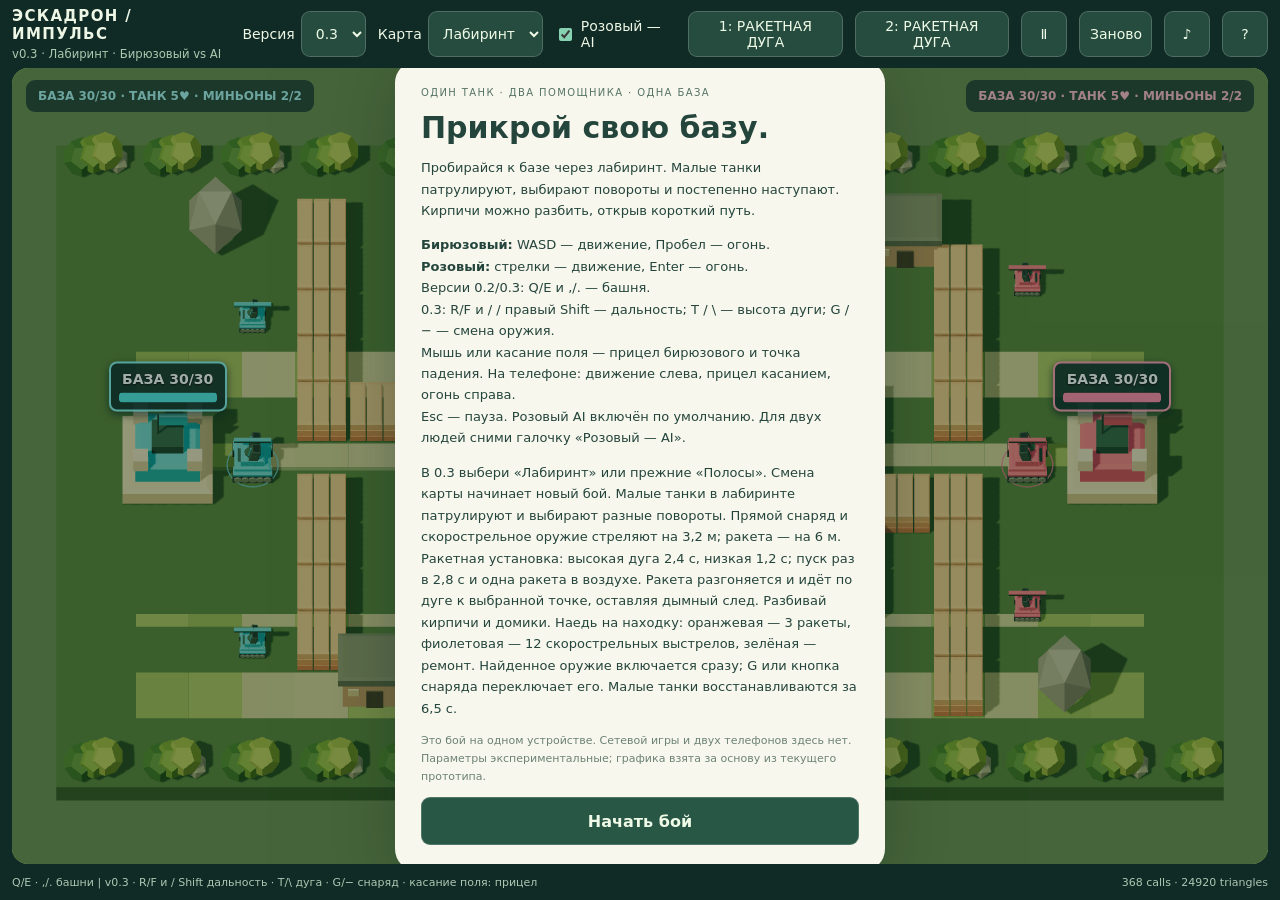
==== hybrid.html @ f3abcf29 "Publish mobile hybrid arena with rockets and maze" ====
<!doctype html><html lang="ru"><head><meta charset="utf-8"><meta name="viewport" content="width=device-width,initial-scale=1,viewport-fit=cover"><title>Танчики · Эскадрон × Баллистика × Импульс</title><link rel="icon" href="data:,"><link rel="stylesheet" href="hybrid.css"></head>
<body><main>
<header><div><strong>ЭСКАДРОН / ИМПУЛЬС</strong><small id="rules">Локальный эксперимент · v0.1</small></div><label>Версия <select id="version"><option>0.1</option></select></label><label>Карта <select id="map"><option value="maze">Лабиринт</option><option value="lanes">Полосы</option></select></label><label class="bot-label"><input id="bot" type="checkbox"> Розовый — AI</label><button id="ammo0" class="ammo-key" aria-label="Снаряд бирюзового">1: НАВЕСНОЙ</button><button id="ammo1" class="ammo-key" aria-label="Снаряд розового">2: НАВЕСНОЙ</button><button id="pause" aria-label="Пауза">Ⅱ</button><button id="reset">Заново</button><button id="sound" aria-pressed="false" aria-label="Включить звук">♪</button><button id="help" aria-label="Показать управление">?</button></header>
<section id="viewport" tabindex="0" aria-label="Арена двух игроков"><div class="scoreboard"><span id="blueScore"></span><span id="status"></span><span id="pinkScore"></span></div><div id="baseHealth0" class="base-health blue" role="meter" aria-label="Жизнь бирюзовой базы" aria-valuemin="0" aria-valuemax="30" aria-valuenow="30"><span id="baseLabel0">БАЗА 30/30</span><div class="health-track"><i id="baseFill0"></i></div></div><div id="baseHealth1" class="base-health pink" role="meter" aria-label="Жизнь розовой базы" aria-valuemin="0" aria-valuemax="30" aria-valuenow="30"><span id="baseLabel1">БАЗА 30/30</span><div class="health-track"><i id="baseFill1"></i></div></div><div id="overlay"><div class="card"><div class="eyebrow">ОДИН ТАНК · ДВА ПОМОЩНИКА · ОДНА БАЗА</div><h1 id="title">Прикрой свою базу.</h1><p id="message">Миньоны идут двумя маршрутами. Если их пропустить, они уничтожат базу. Твой танк возвращается после гибели; бой заканчивается только разрушением базы.</p><div id="instructions"><p><b>Бирюзовый:</b> WASD — движение, Пробел — огонь.<br><b>Розовый:</b> стрелки — движение, Enter — огонь.<br>Версии 0.2/0.3: Q/E и ,/. — башня.<br>0.3: R/F и / / правый Shift — дальность; T / \ — высота дуги; G / − — смена оружия.<br>Мышь или касание поля — прицел бирюзового и точка падения. На телефоне: движение слева, прицел касанием, огонь справа.<br>Esc — пауза. Розовый AI включён по умолчанию. Для двух людей сними галочку «Розовый — AI».</p><p>В 0.3 выбери «Лабиринт» или прежние «Полосы». Смена карты начинает новый бой. Малые танки в лабиринте патрулируют и выбирают разные повороты. Прямой снаряд и скорострельное оружие стреляют на 3,2 м; ракета — на 6 м. Ракетная установка: высокая дуга 2,4 с, низкая 1,2 с; пуск раз в 2,8 с и одна ракета в воздухе. Ракета разгоняется и идёт по дуге к выбранной точке, оставляя дымный след. Разбивай кирпичи и домики. Наедь на находку: оранжевая — 3 ракеты, фиолетовая — 12 скорострельных выстрелов, зелёная — ремонт. Найденное оружие включается сразу; G или кнопка снаряда переключает его. Малые танки восстанавливаются за 6,5 с.</p><p class="note">Это бой на одном устройстве. Сетевой игры и двух телефонов здесь нет. Параметры экспериментальные; графика взята за основу из текущего прототипа.</p></div><button id="play" class="primary">Начать бой</button></div></div>
<div id="touch"><div class="pad"><button data-action="up" aria-label="Вперёд">▲</button><button data-action="left" aria-label="Влево">◀</button><button data-action="down" aria-label="Назад">▼</button><button data-action="right" aria-label="Вправо">▶</button></div><div class="aim-buttons"><span>ПРИЦЕЛ — КАСАНИЕМ ПОЛЯ</span><button id="shell" aria-label="Сменить оружие">НАВЕСНОЙ</button><button id="arc" aria-label="Сменить высоту дуги">ВЫСОКАЯ</button></div><button data-action="fire" class="fire" aria-label="Стрелять">ОГОНЬ</button></div>
</section><footer><span id="hint"></span><span id="stats"></span></footer>
</main><section id="rotate"><div class="card"><h1>Поверни телефон.</h1><p>Играй горизонтально. После поворота нажми «Продолжить».</p></div></section><script type="module" src="hybrid.js"></script></body></html>
---- hybrid.css ----
:root{font:14px system-ui,sans-serif;color:#eef6e5;background:#102b25}*{box-sizing:border-box}body{margin:0}main{height:100dvh;max-width:1500px;margin:auto;padding:0 max(12px,env(safe-area-inset-left));display:flex;flex-direction:column}header{min-height:68px;display:flex;gap:12px;align-items:center}header>div{margin-right:auto}header strong{font-size:15px;letter-spacing:1.4px}small{display:block;color:#adc8b0;margin-top:4px}label{display:flex;gap:6px;align-items:center}button,select{font:inherit;min-width:44px;min-height:44px;border:1px solid #ffffff30;background:#254c3e;color:#effae7;border-radius:9px;padding:6px 10px;cursor:pointer}button:hover{background:#37664f}button:focus-visible,select:focus-visible{outline:3px solid #e4ed96}input{accent-color:#87d2b0}#viewport{position:relative;flex:1;min-height:0;outline:none;border-radius:16px;overflow:hidden;background:#a0ba67}canvas{width:100%;height:100%;display:block}.scoreboard{position:absolute;left:14px;right:14px;top:12px;display:flex;justify-content:space-between;align-items:center;gap:10px;pointer-events:none}.scoreboard>span{padding:9px 12px;background:#142f29d9;border-radius:9px;font-weight:700;font-size:12px}#blueScore{color:#a4f0ed}#pinkScore{color:#ffb7c6}#status{color:#eff4b9;text-align:center}#overlay{position:absolute;inset:0;display:flex;align-items:center;justify-content:center;background:#17342966;overflow:auto;padding:16px;z-index:5}.card{width:490px;max-width:100%;background:#f8f7ee;color:#24453c;padding:26px;border-radius:22px;box-shadow:0 14px 60px #0f262450;flex-shrink:0}.eyebrow{font-size:10px;letter-spacing:1.4px;color:#557364}h1{font-size:30px;line-height:1.05;margin:14px 0}.card p{line-height:1.65;font-size:13px}.note{color:#6c8274;font-size:11px!important}.primary{width:100%;background:#285746;font-weight:bold;min-height:48px;font-size:16px}footer{height:36px;display:flex;align-items:center;justify-content:space-between;color:#aec6b3;font-size:11px}#touch{display:none;position:absolute;bottom:10px;left:12px;right:12px;justify-content:space-between;align-items:end;pointer-events:none}#touch button{pointer-events:auto;touch-action:none;user-select:none;background:#193d31c9;border:1px solid #effadb77;width:46px;height:46px;padding:0}.pad{display:grid;grid-template-columns:repeat(3,46px);grid-template-rows:repeat(2,46px);gap:4px}.pad button:first-child{grid-column:2}.pad button:nth-child(2){grid-column:1;grid-row:2}.pad button:nth-child(3){grid-column:2;grid-row:2}.pad button:nth-child(4){grid-column:3;grid-row:2}.aim-buttons{display:grid;grid-template-columns:repeat(3,46px);gap:4px}#touch #arc{width:auto;grid-column:1/4;font-size:10px;height:44px}#touch .fire{background:#bd5262db;width:72px;height:72px;border-radius:50%;font-size:11px}#rotate{display:none}body[data-overlay="true"] #touch{visibility:hidden}body[data-version="0.1"] .aim-buttons{visibility:hidden}body[data-version="0.2"] [data-action="near"],body[data-version="0.2"] [data-action="far"],body[data-version="0.2"] #arc{visibility:hidden}[hidden]{display:none!important}@media(pointer:coarse),(max-width:900px){#touch{display:flex}#viewport{touch-action:none}header{min-height:52px;gap:5px}header strong{font-size:11px}small{font-size:9px}label{font-size:10px}button,select{padding:4px 6px}.bot-label{max-width:95px}footer{height:25px;font-size:9px}.scoreboard>span{font-size:10px;padding:6px}.scoreboard{top:7px;left:7px;right:7px}#stats{display:none}}@media(max-height:500px){#overlay{align-items:flex-start}.card{margin:auto;padding:20px}h1{font-size:26px}.card p{margin:10px 0}header>div{max-width:150px}#touch{bottom:8px}footer{height:23px}}@media(orientation:portrait) and (max-width:900px),(orientation:portrait) and (pointer:coarse){main{visibility:hidden;pointer-events:none}#rotate{position:fixed;inset:0;display:flex;align-items:center;justify-content:center;padding:22px;background:#102b25}}@media(prefers-reduced-motion:reduce){*{scroll-behavior:auto}}

.aim-buttons{grid-template-columns:repeat(2,72px)}.aim-buttons span{grid-column:1/3;font-size:8px;text-align:center;color:#173d2f;background:#eef4dccc;border-radius:4px;padding:4px}#touch .aim-buttons button{width:72px;height:44px;font-size:10px}#touch #arc{grid-column:auto}body[data-version="0.2"] #shell{visibility:hidden}

button,select{min-width:46px;min-height:46px}#touch .aim-buttons button{height:46px}body:not([data-version="0.3"]) .ammo-key{display:none}@media(max-width:900px),(pointer:coarse){.ammo-key{display:none}}

.base-health{position:absolute;transform:translate(-50%,-100%);width:118px;padding:7px 8px;border:2px solid #80eceb;border-radius:8px;background:#082723ed;box-shadow:0 3px 9px #001e1cc0;color:#fff;z-index:2;pointer-events:none;text-align:center;font-size:14px;font-weight:850;line-height:1.25;text-shadow:0 1px 2px #000}.base-health.pink{border-color:#ff96af}.base-health.critical{border-color:#ff685e}.health-track{height:10px;margin-top:4px;background:#041411;border-radius:3px;overflow:hidden}.health-track i{display:block;height:100%;width:100%;background:#49e3de;border-radius:3px}.base-health.pink i{background:#ff84a3}.base-health.destroyed{opacity:.8;font-size:11px}@media(max-width:900px),(pointer:coarse){.base-health{width:108px;font-size:13px;padding:5px 6px}.health-track{height:10px}}
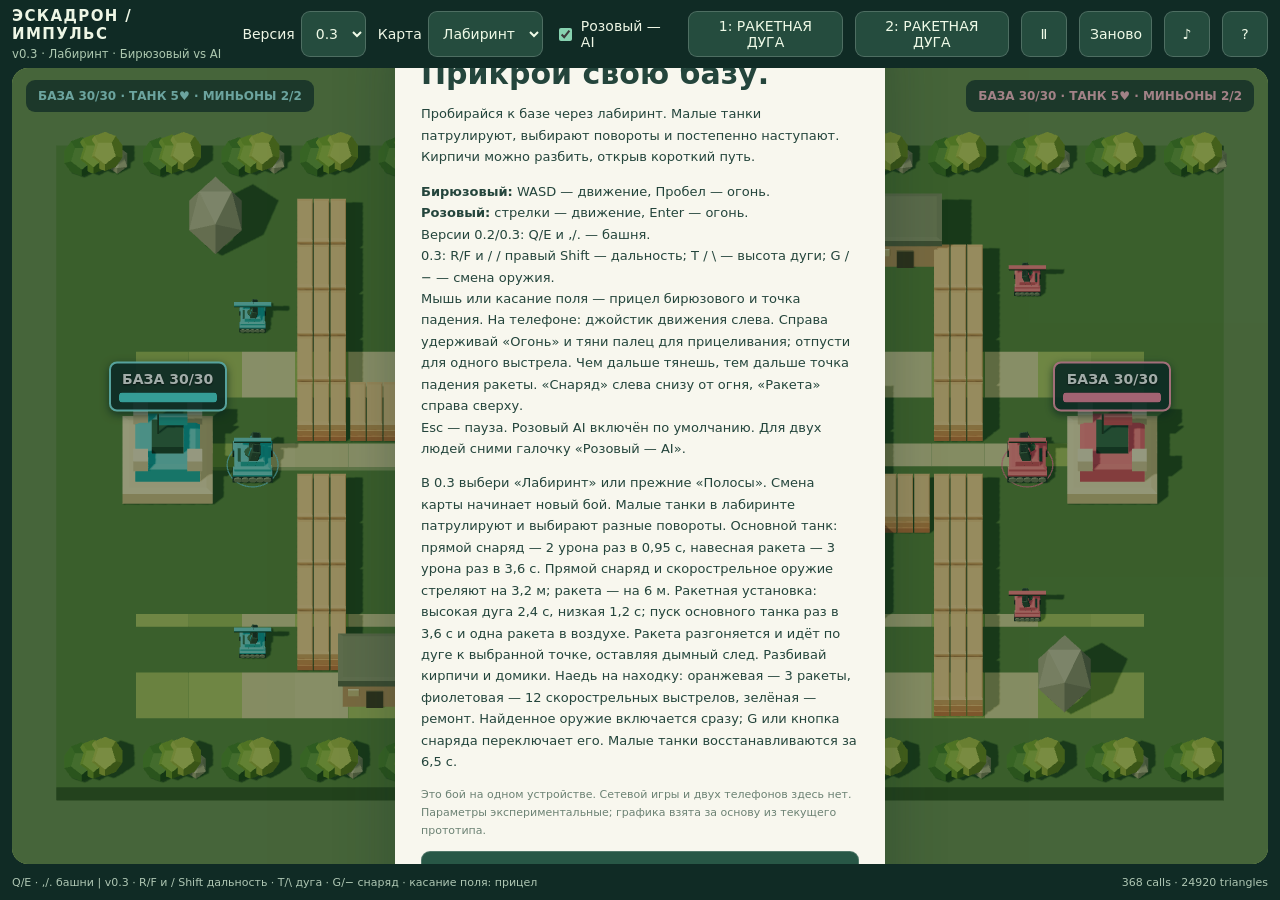
==== commit 86779db2: "Add mobile joystick and release-to-fire aiming" ====
--- a/hybrid.html
+++ b/hybrid.html
@@ -1,7 +1,7 @@
-<!doctype html><html lang="ru"><head><meta charset="utf-8"><meta name="viewport" content="width=device-width,initial-scale=1,viewport-fit=cover"><title>Танчики · Эскадрон × Баллистика × Импульс</title><link rel="icon" href="data:,"><link rel="stylesheet" href="hybrid.css"></head>
+<!doctype html><html lang="ru"><head><meta charset="utf-8"><meta name="viewport" content="width=device-width,initial-scale=1,viewport-fit=cover"><title>Танчики · Эскадрон × Баллистика × Импульс</title><link rel="icon" href="data:,"><link rel="stylesheet" href="hybrid.css?v=20261007-joystick1"></head>
 <body><main>
 <header><div><strong>ЭСКАДРОН / ИМПУЛЬС</strong><small id="rules">Локальный эксперимент · v0.1</small></div><label>Версия <select id="version"><option>0.1</option></select></label><label>Карта <select id="map"><option value="maze">Лабиринт</option><option value="lanes">Полосы</option></select></label><label class="bot-label"><input id="bot" type="checkbox"> Розовый — AI</label><button id="ammo0" class="ammo-key" aria-label="Снаряд бирюзового">1: НАВЕСНОЙ</button><button id="ammo1" class="ammo-key" aria-label="Снаряд розового">2: НАВЕСНОЙ</button><button id="pause" aria-label="Пауза">Ⅱ</button><button id="reset">Заново</button><button id="sound" aria-pressed="false" aria-label="Включить звук">♪</button><button id="help" aria-label="Показать управление">?</button></header>
-<section id="viewport" tabindex="0" aria-label="Арена двух игроков"><div class="scoreboard"><span id="blueScore"></span><span id="status"></span><span id="pinkScore"></span></div><div id="baseHealth0" class="base-health blue" role="meter" aria-label="Жизнь бирюзовой базы" aria-valuemin="0" aria-valuemax="30" aria-valuenow="30"><span id="baseLabel0">БАЗА 30/30</span><div class="health-track"><i id="baseFill0"></i></div></div><div id="baseHealth1" class="base-health pink" role="meter" aria-label="Жизнь розовой базы" aria-valuemin="0" aria-valuemax="30" aria-valuenow="30"><span id="baseLabel1">БАЗА 30/30</span><div class="health-track"><i id="baseFill1"></i></div></div><div id="overlay"><div class="card"><div class="eyebrow">ОДИН ТАНК · ДВА ПОМОЩНИКА · ОДНА БАЗА</div><h1 id="title">Прикрой свою базу.</h1><p id="message">Миньоны идут двумя маршрутами. Если их пропустить, они уничтожат базу. Твой танк возвращается после гибели; бой заканчивается только разрушением базы.</p><div id="instructions"><p><b>Бирюзовый:</b> WASD — движение, Пробел — огонь.<br><b>Розовый:</b> стрелки — движение, Enter — огонь.<br>Версии 0.2/0.3: Q/E и ,/. — башня.<br>0.3: R/F и / / правый Shift — дальность; T / \ — высота дуги; G / − — смена оружия.<br>Мышь или касание поля — прицел бирюзового и точка падения. На телефоне: движение слева, прицел касанием, огонь справа.<br>Esc — пауза. Розовый AI включён по умолчанию. Для двух людей сними галочку «Розовый — AI».</p><p>В 0.3 выбери «Лабиринт» или прежние «Полосы». Смена карты начинает новый бой. Малые танки в лабиринте патрулируют и выбирают разные повороты. Прямой снаряд и скорострельное оружие стреляют на 3,2 м; ракета — на 6 м. Ракетная установка: высокая дуга 2,4 с, низкая 1,2 с; пуск раз в 2,8 с и одна ракета в воздухе. Ракета разгоняется и идёт по дуге к выбранной точке, оставляя дымный след. Разбивай кирпичи и домики. Наедь на находку: оранжевая — 3 ракеты, фиолетовая — 12 скорострельных выстрелов, зелёная — ремонт. Найденное оружие включается сразу; G или кнопка снаряда переключает его. Малые танки восстанавливаются за 6,5 с.</p><p class="note">Это бой на одном устройстве. Сетевой игры и двух телефонов здесь нет. Параметры экспериментальные; графика взята за основу из текущего прототипа.</p></div><button id="play" class="primary">Начать бой</button></div></div>
-<div id="touch"><div class="pad"><button data-action="up" aria-label="Вперёд">▲</button><button data-action="left" aria-label="Влево">◀</button><button data-action="down" aria-label="Назад">▼</button><button data-action="right" aria-label="Вправо">▶</button></div><div class="aim-buttons"><span>ПРИЦЕЛ — КАСАНИЕМ ПОЛЯ</span><button id="shell" aria-label="Сменить оружие">НАВЕСНОЙ</button><button id="arc" aria-label="Сменить высоту дуги">ВЫСОКАЯ</button></div><button data-action="fire" class="fire" aria-label="Стрелять">ОГОНЬ</button></div>
+<section id="viewport" tabindex="0" aria-label="Арена двух игроков"><div class="scoreboard"><span id="blueScore"></span><span id="status"></span><span id="pinkScore"></span></div><div id="baseHealth0" class="base-health blue" role="meter" aria-label="Жизнь бирюзовой базы" aria-valuemin="0" aria-valuemax="30" aria-valuenow="30"><span id="baseLabel0">БАЗА 30/30</span><div class="health-track"><i id="baseFill0"></i></div></div><div id="baseHealth1" class="base-health pink" role="meter" aria-label="Жизнь розовой базы" aria-valuemin="0" aria-valuemax="30" aria-valuenow="30"><span id="baseLabel1">БАЗА 30/30</span><div class="health-track"><i id="baseFill1"></i></div></div><div id="overlay"><div class="card"><div class="eyebrow">ОДИН ТАНК · ДВА ПОМОЩНИКА · ОДНА БАЗА</div><h1 id="title">Прикрой свою базу.</h1><p id="message">Миньоны идут двумя маршрутами. Если их пропустить, они уничтожат базу. Твой танк возвращается после гибели; бой заканчивается только разрушением базы.</p><div id="instructions"><p><b>Бирюзовый:</b> WASD — движение, Пробел — огонь.<br><b>Розовый:</b> стрелки — движение, Enter — огонь.<br>Версии 0.2/0.3: Q/E и ,/. — башня.<br>0.3: R/F и / / правый Shift — дальность; T / \ — высота дуги; G / − — смена оружия.<br>Мышь или касание поля — прицел бирюзового и точка падения. На телефоне: джойстик движения слева. Справа удерживай «Огонь» и тяни палец для прицеливания; отпусти для одного выстрела. Чем дальше тянешь, тем дальше точка падения ракеты. «Снаряд» слева снизу от огня, «Ракета» справа сверху.<br>Esc — пауза. Розовый AI включён по умолчанию. Для двух людей сними галочку «Розовый — AI».</p><p>В 0.3 выбери «Лабиринт» или прежние «Полосы». Смена карты начинает новый бой. Малые танки в лабиринте патрулируют и выбирают разные повороты. Основной танк: прямой снаряд — 2 урона раз в 0,95 с, навесная ракета — 3 урона раз в 3,6 с. Прямой снаряд и скорострельное оружие стреляют на 3,2 м; ракета — на 6 м. Ракетная установка: высокая дуга 2,4 с, низкая 1,2 с; пуск основного танка раз в 3,6 с и одна ракета в воздухе. Ракета разгоняется и идёт по дуге к выбранной точке, оставляя дымный след. Разбивай кирпичи и домики. Наедь на находку: оранжевая — 3 ракеты, фиолетовая — 12 скорострельных выстрелов, зелёная — ремонт. Найденное оружие включается сразу; G или кнопка снаряда переключает его. Малые танки восстанавливаются за 6,5 с.</p><p class="note">Это бой на одном устройстве. Сетевой игры и двух телефонов здесь нет. Параметры экспериментальные; графика взята за основу из текущего прототипа.</p></div><button id="play" class="primary">Начать бой</button></div></div>
+<div id="touch"><button id="moveStick" aria-label="Джойстик движения"><span class="stick-cross"></span><span id="moveKnob"></span><span class="stick-title">ДВИЖЕНИЕ</span></button><div class="fire-cluster"><button id="arc" aria-label="Сменить высоту дуги">ВЫСОКАЯ</button><button id="rocketSelect" aria-label="Выбрать ракеты" aria-pressed="true">РАКЕТА</button><button id="fireButton" data-action="fire" class="fire" aria-label="Прицелиться и выстрелить при отпускании"><span id="fireKnob"></span><span id="fireLabel">ОГОНЬ</span></button><button id="shell" aria-label="Выбрать снаряды" aria-pressed="false">СНАРЯД</button></div></div>
 </section><footer><span id="hint"></span><span id="stats"></span></footer>
-</main><section id="rotate"><div class="card"><h1>Поверни телефон.</h1><p>Играй горизонтально. После поворота нажми «Продолжить».</p></div></section><script type="module" src="hybrid.js"></script></body></html>
+</main><section id="rotate"><div class="card"><h1>Поверни телефон.</h1><p>Играй горизонтально. После поворота нажми «Продолжить».</p></div></section><script type="module" src="hybrid.js?v=20261007-joystick1"></script></body></html>
--- a/hybrid.css
+++ b/hybrid.css
@@ -5,3 +5,5 @@
 button,select{min-width:46px;min-height:46px}#touch .aim-buttons button{height:46px}body:not([data-version="0.3"]) .ammo-key{display:none}@media(max-width:900px),(pointer:coarse){.ammo-key{display:none}}
 
 .base-health{position:absolute;transform:translate(-50%,-100%);width:118px;padding:7px 8px;border:2px solid #80eceb;border-radius:8px;background:#082723ed;box-shadow:0 3px 9px #001e1cc0;color:#fff;z-index:2;pointer-events:none;text-align:center;font-size:14px;font-weight:850;line-height:1.25;text-shadow:0 1px 2px #000}.base-health.pink{border-color:#ff96af}.base-health.critical{border-color:#ff685e}.health-track{height:10px;margin-top:4px;background:#041411;border-radius:3px;overflow:hidden}.health-track i{display:block;height:100%;width:100%;background:#49e3de;border-radius:3px}.base-health.pink i{background:#ff84a3}.base-health.destroyed{opacity:.8;font-size:11px}@media(max-width:900px),(pointer:coarse){.base-health{width:108px;font-size:13px;padding:5px 6px}.health-track{height:10px}}
+
+html,body,main,main * ,#rotate,#rotate *{-webkit-user-select:none;user-select:none;-webkit-touch-callout:none}html,body{overscroll-behavior:none}button,canvas{touch-action:none;-webkit-user-drag:none}#touch{align-items:end}#touch #moveStick{position:relative;width:112px;height:112px;border-radius:50%;background:#143f35cc;border:2px solid #cbe4bd88}#moveKnob{position:absolute;left:50%;top:50%;transform:translate(-50%,-50%);width:48px;height:48px;border-radius:50%;background:#6aa58c;border:2px solid #d2ebcb;box-shadow:0 3px 8px #092a26} .stick-cross{position:absolute;inset:22px;border:1px solid #d2ebcb44;border-radius:50%}.stick-title{position:absolute;left:0;right:0;bottom:5px;font-size:8px;pointer-events:none}.fire-cluster{width:200px;height:154px;position:relative;pointer-events:none}#touch .fire-cluster button{position:absolute;pointer-events:auto;font-size:10px;border-radius:10px}#touch .fire-cluster #shell{left:0;bottom:0;width:80px;height:46px}#touch .fire-cluster #rocketSelect{right:0;top:0;width:82px;height:46px}#touch .fire-cluster #arc{left:0;top:0;width:82px;height:46px;font-size:9px}#touch .fire-cluster .fire{right:32px;bottom:18px;width:86px;height:86px;border-radius:50%;overflow:visible;background:#b95369e6}#fireKnob{position:absolute;width:30px;height:30px;left:50%;top:50%;transform:translate(-50%,-50%);border:1px solid #ffd9d7aa;border-radius:50%;background:#ffd9d733;pointer-events:none}#fireLabel{position:relative;font-size:10px;pointer-events:none}.fire-cluster button[aria-pressed="true"]{border:2px solid #e4efac!important;box-shadow:0 0 7px #d7efa855}body[data-version="0.1"] #touch #arc,body[data-version="0.2"] #touch #arc,body:not([data-version="0.3"]) #rocketSelect,body:not([data-version="0.3"]) #shell{visibility:hidden}@media(max-height:350px){#touch #moveStick{width:96px;height:96px}.fire-cluster{height:138px}}
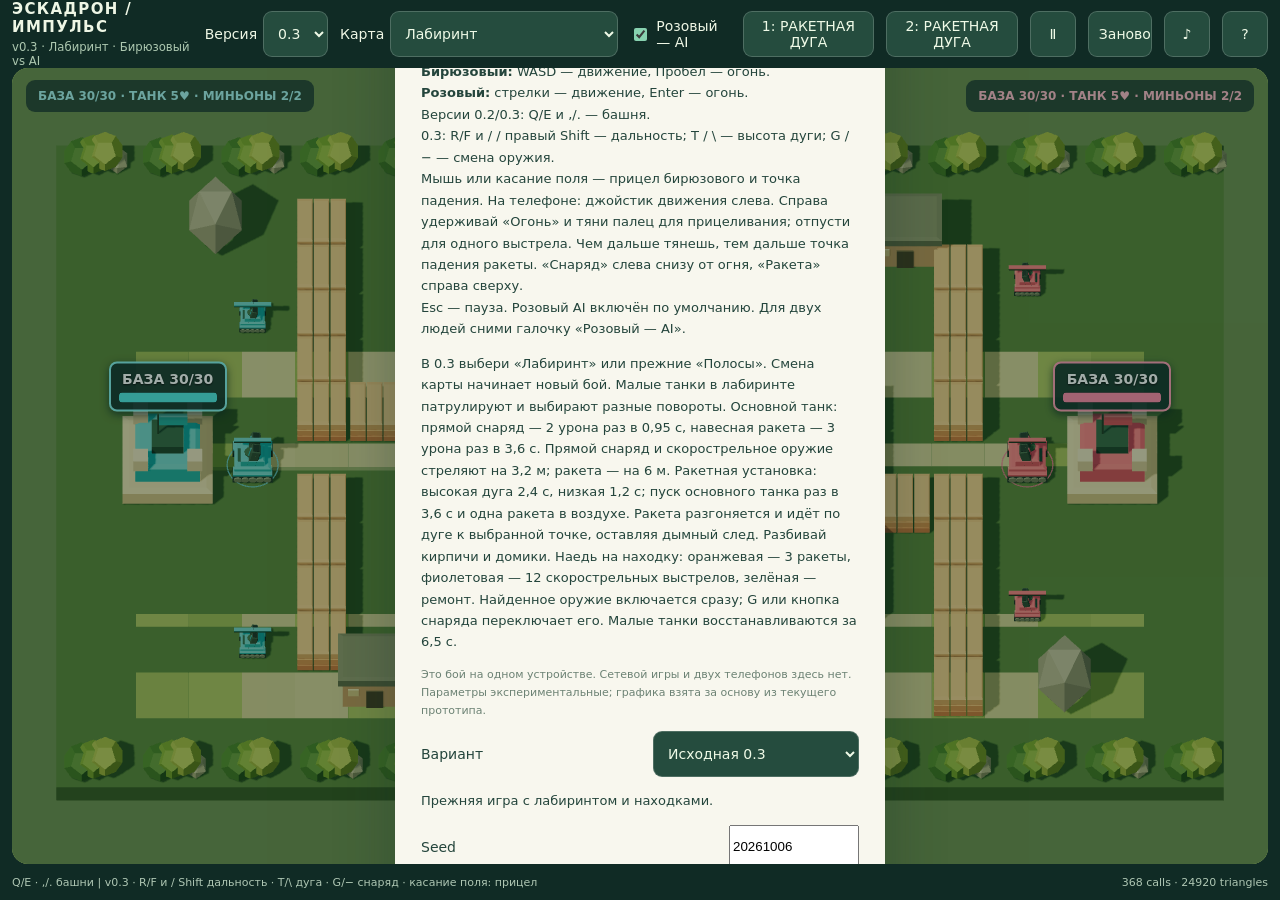
==== commit 2d4443c3: "Add versioned control and minion orders experiments with match export" ====
--- a/hybrid.html
+++ b/hybrid.html
@@ -1,7 +1,7 @@
-<!doctype html><html lang="ru"><head><meta charset="utf-8"><meta name="viewport" content="width=device-width,initial-scale=1,viewport-fit=cover"><title>Танчики · Эскадрон × Баллистика × Импульс</title><link rel="icon" href="data:,"><link rel="stylesheet" href="hybrid.css?v=20261007-joystick1"></head>
+<!doctype html><html lang="ru"><head><meta charset="utf-8"><meta name="viewport" content="width=device-width,initial-scale=1,viewport-fit=cover"><title>Танчики · Эскадрон × Баллистика × Импульс</title><link rel="icon" href="data:,"><link rel="stylesheet" href="hybrid.css?v=20261007-t034-3"></head>
 <body><main>
-<header><div><strong>ЭСКАДРОН / ИМПУЛЬС</strong><small id="rules">Локальный эксперимент · v0.1</small></div><label>Версия <select id="version"><option>0.1</option></select></label><label>Карта <select id="map"><option value="maze">Лабиринт</option><option value="lanes">Полосы</option></select></label><label class="bot-label"><input id="bot" type="checkbox"> Розовый — AI</label><button id="ammo0" class="ammo-key" aria-label="Снаряд бирюзового">1: НАВЕСНОЙ</button><button id="ammo1" class="ammo-key" aria-label="Снаряд розового">2: НАВЕСНОЙ</button><button id="pause" aria-label="Пауза">Ⅱ</button><button id="reset">Заново</button><button id="sound" aria-pressed="false" aria-label="Включить звук">♪</button><button id="help" aria-label="Показать управление">?</button></header>
-<section id="viewport" tabindex="0" aria-label="Арена двух игроков"><div class="scoreboard"><span id="blueScore"></span><span id="status"></span><span id="pinkScore"></span></div><div id="baseHealth0" class="base-health blue" role="meter" aria-label="Жизнь бирюзовой базы" aria-valuemin="0" aria-valuemax="30" aria-valuenow="30"><span id="baseLabel0">БАЗА 30/30</span><div class="health-track"><i id="baseFill0"></i></div></div><div id="baseHealth1" class="base-health pink" role="meter" aria-label="Жизнь розовой базы" aria-valuemin="0" aria-valuemax="30" aria-valuenow="30"><span id="baseLabel1">БАЗА 30/30</span><div class="health-track"><i id="baseFill1"></i></div></div><div id="overlay"><div class="card"><div class="eyebrow">ОДИН ТАНК · ДВА ПОМОЩНИКА · ОДНА БАЗА</div><h1 id="title">Прикрой свою базу.</h1><p id="message">Миньоны идут двумя маршрутами. Если их пропустить, они уничтожат базу. Твой танк возвращается после гибели; бой заканчивается только разрушением базы.</p><div id="instructions"><p><b>Бирюзовый:</b> WASD — движение, Пробел — огонь.<br><b>Розовый:</b> стрелки — движение, Enter — огонь.<br>Версии 0.2/0.3: Q/E и ,/. — башня.<br>0.3: R/F и / / правый Shift — дальность; T / \ — высота дуги; G / − — смена оружия.<br>Мышь или касание поля — прицел бирюзового и точка падения. На телефоне: джойстик движения слева. Справа удерживай «Огонь» и тяни палец для прицеливания; отпусти для одного выстрела. Чем дальше тянешь, тем дальше точка падения ракеты. «Снаряд» слева снизу от огня, «Ракета» справа сверху.<br>Esc — пауза. Розовый AI включён по умолчанию. Для двух людей сними галочку «Розовый — AI».</p><p>В 0.3 выбери «Лабиринт» или прежние «Полосы». Смена карты начинает новый бой. Малые танки в лабиринте патрулируют и выбирают разные повороты. Основной танк: прямой снаряд — 2 урона раз в 0,95 с, навесная ракета — 3 урона раз в 3,6 с. Прямой снаряд и скорострельное оружие стреляют на 3,2 м; ракета — на 6 м. Ракетная установка: высокая дуга 2,4 с, низкая 1,2 с; пуск основного танка раз в 3,6 с и одна ракета в воздухе. Ракета разгоняется и идёт по дуге к выбранной точке, оставляя дымный след. Разбивай кирпичи и домики. Наедь на находку: оранжевая — 3 ракеты, фиолетовая — 12 скорострельных выстрелов, зелёная — ремонт. Найденное оружие включается сразу; G или кнопка снаряда переключает его. Малые танки восстанавливаются за 6,5 с.</p><p class="note">Это бой на одном устройстве. Сетевой игры и двух телефонов здесь нет. Параметры экспериментальные; графика взята за основу из текущего прототипа.</p></div><button id="play" class="primary">Начать бой</button></div></div>
-<div id="touch"><button id="moveStick" aria-label="Джойстик движения"><span class="stick-cross"></span><span id="moveKnob"></span><span class="stick-title">ДВИЖЕНИЕ</span></button><div class="fire-cluster"><button id="arc" aria-label="Сменить высоту дуги">ВЫСОКАЯ</button><button id="rocketSelect" aria-label="Выбрать ракеты" aria-pressed="true">РАКЕТА</button><button id="fireButton" data-action="fire" class="fire" aria-label="Прицелиться и выстрелить при отпускании"><span id="fireKnob"></span><span id="fireLabel">ОГОНЬ</span></button><button id="shell" aria-label="Выбрать снаряды" aria-pressed="false">СНАРЯД</button></div></div>
+<header><div><strong>ЭСКАДРОН / ИМПУЛЬС</strong><small id="rules">Локальный эксперимент · v0.1</small></div><label>Версия <select id="version"><option>0.1</option></select></label><label>Карта <select id="map"><option value="maze">Лабиринт</option><option value="lanes">Полосы</option><option value="study-lanes-v1" disabled>Два пути — эксперимент</option></select></label><label class="bot-label"><input id="bot" type="checkbox"> Розовый — AI</label><button id="ammo0" class="ammo-key" aria-label="Снаряд бирюзового">1: НАВЕСНОЙ</button><button id="ammo1" class="ammo-key" aria-label="Снаряд розового">2: НАВЕСНОЙ</button><button id="pause" aria-label="Пауза">Ⅱ</button><button id="reset">Заново</button><button id="sound" aria-pressed="false" aria-label="Включить звук">♪</button><button id="help" aria-label="Показать управление">?</button></header>
+<section id="viewport" tabindex="0" aria-label="Арена двух игроков"><div class="scoreboard"><span id="blueScore"></span><span id="status"></span><span id="pinkScore"></span></div><div id="baseHealth0" class="base-health blue" role="meter" aria-label="Жизнь бирюзовой базы" aria-valuemin="0" aria-valuemax="30" aria-valuenow="30"><span id="baseLabel0">БАЗА 30/30</span><div class="health-track"><i id="baseFill0"></i></div></div><div id="baseHealth1" class="base-health pink" role="meter" aria-label="Жизнь розовой базы" aria-valuemin="0" aria-valuemax="30" aria-valuenow="30"><span id="baseLabel1">БАЗА 30/30</span><div class="health-track"><i id="baseFill1"></i></div></div><div id="overlay"><div class="card"><div class="eyebrow">ОДИН ТАНК · ДВА ПОМОЩНИКА · ОДНА БАЗА</div><h1 id="title">Прикрой свою базу.</h1><p id="message">Миньоны идут двумя маршрутами. Если их пропустить, они уничтожат базу. Твой танк возвращается после гибели; бой заканчивается только разрушением базы.</p><div id="instructions"><p><b>Бирюзовый:</b> WASD — движение, Пробел — огонь.<br><b>Розовый:</b> стрелки — движение, Enter — огонь.<br>Версии 0.2/0.3: Q/E и ,/. — башня.<br>0.3: R/F и / / правый Shift — дальность; T / \ — высота дуги; G / − — смена оружия.<br>Мышь или касание поля — прицел бирюзового и точка падения. На телефоне: джойстик движения слева. Справа удерживай «Огонь» и тяни палец для прицеливания; отпусти для одного выстрела. Чем дальше тянешь, тем дальше точка падения ракеты. «Снаряд» слева снизу от огня, «Ракета» справа сверху.<br>Esc — пауза. Розовый AI включён по умолчанию. Для двух людей сними галочку «Розовый — AI».</p><p>В 0.3 выбери «Лабиринт» или прежние «Полосы». Смена карты начинает новый бой. Малые танки в лабиринте патрулируют и выбирают разные повороты. Основной танк: прямой снаряд — 2 урона раз в 0,95 с, навесная ракета — 3 урона раз в 3,6 с. Прямой снаряд и скорострельное оружие стреляют на 3,2 м; ракета — на 6 м. Ракетная установка: высокая дуга 2,4 с, низкая 1,2 с; пуск основного танка раз в 3,6 с и одна ракета в воздухе. Ракета разгоняется и идёт по дуге к выбранной точке, оставляя дымный след. Разбивай кирпичи и домики. Наедь на находку: оранжевая — 3 ракеты, фиолетовая — 12 скорострельных выстрелов, зелёная — ремонт. Найденное оружие включается сразу; G или кнопка снаряда переключает его. Малые танки восстанавливаются за 6,5 с.</p><p class="note">Это бой на одном устройстве. Сетевой игры и двух телефонов здесь нет. Параметры экспериментальные; графика взята за основу из текущего прототипа.</p></div><div id="experimentSetup"><label>Вариант <select id="experiment"><option value="legacy">Исходная 0.3</option><option value="control">L0 — Общая основа</option><option value="orders">B — Приказ миньонам</option></select></label><p id="experimentInfo"></p><p id="setupError" role="alert"></p><button id="use03" hidden>Перейти на 0.3</button><label>Seed <input id="seed" inputmode="numeric" value="20261006"></label></div><div id="results" hidden><p id="resultText"></p><button id="compare">Сравнить с L0</button><label>Удовольствие (1–7) <input id="fun" type="number" min="1" max="7"></label><label>Понятность (1–7) <input id="clarity" type="number" min="1" max="7"></label><label>Контроль (1–7) <input id="controlRating" type="number" min="1" max="7"></label><label>Что попробовать иначе <input id="feedbackNote" maxlength="500"></label></div><button id="exportRuns">Сохранить результаты</button><button id="clearRuns">Очистить журнал</button><p id="storageStatus"></p><textarea id="exportPreview" aria-label="Экспорт результатов JSON" readonly hidden></textarea><button id="play" class="primary">Начать бой</button></div></div>
+<div id="ordersPanel" hidden><button id="order0">Маршрут: поровну</button><span id="orderStatus1"></span><button id="order1">Маршрут: поровну</button></div><div id="studyStatus" hidden></div><div id="touch"><button id="moveStick" aria-label="Джойстик движения"><span class="stick-cross"></span><span id="moveKnob"></span><span class="stick-title">ДВИЖЕНИЕ</span></button><div class="fire-cluster"><button id="arc" aria-label="Сменить высоту дуги">ВЫСОКАЯ</button><button id="rocketSelect" aria-label="Выбрать ракеты" aria-pressed="true">РАКЕТА</button><button id="fireButton" data-action="fire" class="fire" aria-label="Прицелиться и выстрелить при отпускании"><span id="fireKnob"></span><span id="fireLabel">ОГОНЬ</span></button><button id="shell" aria-label="Выбрать снаряды" aria-pressed="false">СНАРЯД</button></div></div>
 </section><footer><span id="hint"></span><span id="stats"></span></footer>
-</main><section id="rotate"><div class="card"><h1>Поверни телефон.</h1><p>Играй горизонтально. После поворота нажми «Продолжить».</p></div></section><script type="module" src="hybrid.js?v=20261007-joystick1"></script></body></html>
+</main><section id="rotate"><div class="card"><h1>Поверни телефон.</h1><p>Играй горизонтально. После поворота нажми «Продолжить».</p></div></section><script type="module" src="hybrid.js?v=20261007-t034-3"></script></body></html>
--- a/hybrid.css
+++ b/hybrid.css
@@ -7,3 +7,9 @@
 .base-health{position:absolute;transform:translate(-50%,-100%);width:118px;padding:7px 8px;border:2px solid #80eceb;border-radius:8px;background:#082723ed;box-shadow:0 3px 9px #001e1cc0;color:#fff;z-index:2;pointer-events:none;text-align:center;font-size:14px;font-weight:850;line-height:1.25;text-shadow:0 1px 2px #000}.base-health.pink{border-color:#ff96af}.base-health.critical{border-color:#ff685e}.health-track{height:10px;margin-top:4px;background:#041411;border-radius:3px;overflow:hidden}.health-track i{display:block;height:100%;width:100%;background:#49e3de;border-radius:3px}.base-health.pink i{background:#ff84a3}.base-health.destroyed{opacity:.8;font-size:11px}@media(max-width:900px),(pointer:coarse){.base-health{width:108px;font-size:13px;padding:5px 6px}.health-track{height:10px}}
 
 html,body,main,main * ,#rotate,#rotate *{-webkit-user-select:none;user-select:none;-webkit-touch-callout:none}html,body{overscroll-behavior:none}button,canvas{touch-action:none;-webkit-user-drag:none}#touch{align-items:end}#touch #moveStick{position:relative;width:112px;height:112px;border-radius:50%;background:#143f35cc;border:2px solid #cbe4bd88}#moveKnob{position:absolute;left:50%;top:50%;transform:translate(-50%,-50%);width:48px;height:48px;border-radius:50%;background:#6aa58c;border:2px solid #d2ebcb;box-shadow:0 3px 8px #092a26} .stick-cross{position:absolute;inset:22px;border:1px solid #d2ebcb44;border-radius:50%}.stick-title{position:absolute;left:0;right:0;bottom:5px;font-size:8px;pointer-events:none}.fire-cluster{width:200px;height:154px;position:relative;pointer-events:none}#touch .fire-cluster button{position:absolute;pointer-events:auto;font-size:10px;border-radius:10px}#touch .fire-cluster #shell{left:0;bottom:0;width:80px;height:46px}#touch .fire-cluster #rocketSelect{right:0;top:0;width:82px;height:46px}#touch .fire-cluster #arc{left:0;top:0;width:82px;height:46px;font-size:9px}#touch .fire-cluster .fire{right:32px;bottom:18px;width:86px;height:86px;border-radius:50%;overflow:visible;background:#b95369e6}#fireKnob{position:absolute;width:30px;height:30px;left:50%;top:50%;transform:translate(-50%,-50%);border:1px solid #ffd9d7aa;border-radius:50%;background:#ffd9d733;pointer-events:none}#fireLabel{position:relative;font-size:10px;pointer-events:none}.fire-cluster button[aria-pressed="true"]{border:2px solid #e4efac!important;box-shadow:0 0 7px #d7efa855}body[data-version="0.1"] #touch #arc,body[data-version="0.2"] #touch #arc,body:not([data-version="0.3"]) #rocketSelect,body:not([data-version="0.3"]) #shell{visibility:hidden}@media(max-height:350px){#touch #moveStick{width:96px;height:96px}.fire-cluster{height:138px}}
+
+#ordersPanel{position:absolute;left:14px;right:14px;top:52px;display:flex;justify-content:space-between;pointer-events:none}#ordersPanel button{pointer-events:auto;min-height:44px;font-size:11px}#orderStatus1{color:#ffe0e8;background:#17372fcc;padding:8px;border-radius:8px}#studyStatus{position:absolute;left:50%;transform:translateX(-50%);bottom:8px;max-width:38%;font-size:10px;background:#15382fe0;color:#fff;padding:6px;pointer-events:none}#experimentSetup label,#results label{display:flex;justify-content:space-between;gap:8px;margin:8px 0}#experimentSetup input,#results input{width:130px;min-height:44px}#setupError{color:#ae3128}#results button,#exportRuns,#clearRuns{margin:4px 0}.card{max-height:none}#storageStatus{font-size:11px}@media(max-width:900px){header>div{max-width:105px}#ordersPanel{top:42px}#studyStatus{bottom:0;font-size:9px}}
+
+body:not([data-experiment="legacy"]) #instructions p:nth-child(2){display:none}body:not([data-experiment="legacy"]) #instructions{font-size:12px}@media(max-width:900px),(pointer:coarse){#order1{display:none}}
+
+#exportPreview{width:100%;height:140px;user-select:text;-webkit-user-select:text}
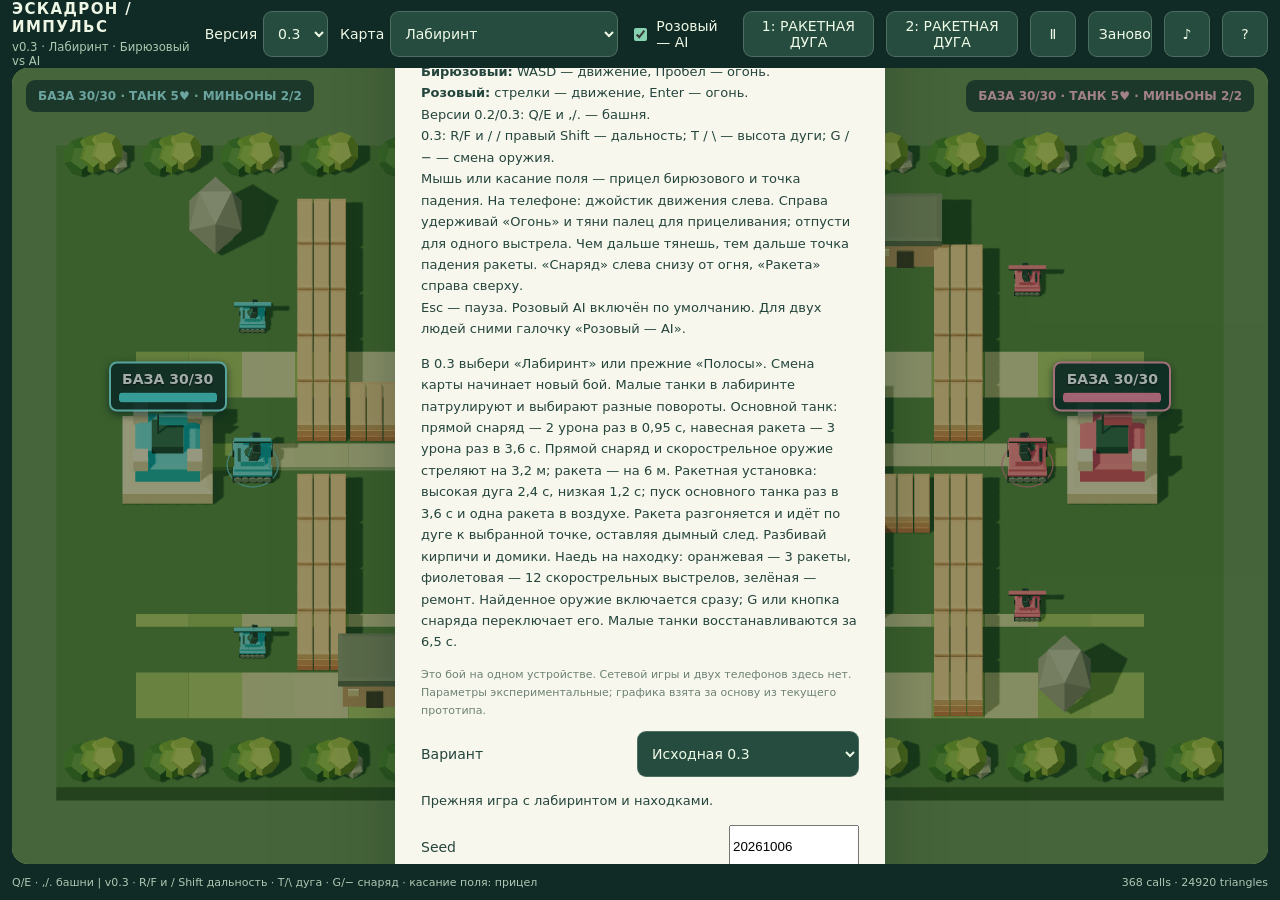
==== commit 67b17b09: "Add separate frontal armor experiment and shield event tracking" ====
--- a/hybrid.html
+++ b/hybrid.html
@@ -1,7 +1,7 @@
-<!doctype html><html lang="ru"><head><meta charset="utf-8"><meta name="viewport" content="width=device-width,initial-scale=1,viewport-fit=cover"><title>Танчики · Эскадрон × Баллистика × Импульс</title><link rel="icon" href="data:,"><link rel="stylesheet" href="hybrid.css?v=20261007-t034-3"></head>
+<!doctype html><html lang="ru"><head><meta charset="utf-8"><meta name="viewport" content="width=device-width,initial-scale=1,viewport-fit=cover"><title>Танчики · Эскадрон × Баллистика × Импульс</title><link rel="icon" href="data:,"><link rel="stylesheet" href="hybrid.css?v=20261007-t035-1"></head>
 <body><main>
 <header><div><strong>ЭСКАДРОН / ИМПУЛЬС</strong><small id="rules">Локальный эксперимент · v0.1</small></div><label>Версия <select id="version"><option>0.1</option></select></label><label>Карта <select id="map"><option value="maze">Лабиринт</option><option value="lanes">Полосы</option><option value="study-lanes-v1" disabled>Два пути — эксперимент</option></select></label><label class="bot-label"><input id="bot" type="checkbox"> Розовый — AI</label><button id="ammo0" class="ammo-key" aria-label="Снаряд бирюзового">1: НАВЕСНОЙ</button><button id="ammo1" class="ammo-key" aria-label="Снаряд розового">2: НАВЕСНОЙ</button><button id="pause" aria-label="Пауза">Ⅱ</button><button id="reset">Заново</button><button id="sound" aria-pressed="false" aria-label="Включить звук">♪</button><button id="help" aria-label="Показать управление">?</button></header>
-<section id="viewport" tabindex="0" aria-label="Арена двух игроков"><div class="scoreboard"><span id="blueScore"></span><span id="status"></span><span id="pinkScore"></span></div><div id="baseHealth0" class="base-health blue" role="meter" aria-label="Жизнь бирюзовой базы" aria-valuemin="0" aria-valuemax="30" aria-valuenow="30"><span id="baseLabel0">БАЗА 30/30</span><div class="health-track"><i id="baseFill0"></i></div></div><div id="baseHealth1" class="base-health pink" role="meter" aria-label="Жизнь розовой базы" aria-valuemin="0" aria-valuemax="30" aria-valuenow="30"><span id="baseLabel1">БАЗА 30/30</span><div class="health-track"><i id="baseFill1"></i></div></div><div id="overlay"><div class="card"><div class="eyebrow">ОДИН ТАНК · ДВА ПОМОЩНИКА · ОДНА БАЗА</div><h1 id="title">Прикрой свою базу.</h1><p id="message">Миньоны идут двумя маршрутами. Если их пропустить, они уничтожат базу. Твой танк возвращается после гибели; бой заканчивается только разрушением базы.</p><div id="instructions"><p><b>Бирюзовый:</b> WASD — движение, Пробел — огонь.<br><b>Розовый:</b> стрелки — движение, Enter — огонь.<br>Версии 0.2/0.3: Q/E и ,/. — башня.<br>0.3: R/F и / / правый Shift — дальность; T / \ — высота дуги; G / − — смена оружия.<br>Мышь или касание поля — прицел бирюзового и точка падения. На телефоне: джойстик движения слева. Справа удерживай «Огонь» и тяни палец для прицеливания; отпусти для одного выстрела. Чем дальше тянешь, тем дальше точка падения ракеты. «Снаряд» слева снизу от огня, «Ракета» справа сверху.<br>Esc — пауза. Розовый AI включён по умолчанию. Для двух людей сними галочку «Розовый — AI».</p><p>В 0.3 выбери «Лабиринт» или прежние «Полосы». Смена карты начинает новый бой. Малые танки в лабиринте патрулируют и выбирают разные повороты. Основной танк: прямой снаряд — 2 урона раз в 0,95 с, навесная ракета — 3 урона раз в 3,6 с. Прямой снаряд и скорострельное оружие стреляют на 3,2 м; ракета — на 6 м. Ракетная установка: высокая дуга 2,4 с, низкая 1,2 с; пуск основного танка раз в 3,6 с и одна ракета в воздухе. Ракета разгоняется и идёт по дуге к выбранной точке, оставляя дымный след. Разбивай кирпичи и домики. Наедь на находку: оранжевая — 3 ракеты, фиолетовая — 12 скорострельных выстрелов, зелёная — ремонт. Найденное оружие включается сразу; G или кнопка снаряда переключает его. Малые танки восстанавливаются за 6,5 с.</p><p class="note">Это бой на одном устройстве. Сетевой игры и двух телефонов здесь нет. Параметры экспериментальные; графика взята за основу из текущего прототипа.</p></div><div id="experimentSetup"><label>Вариант <select id="experiment"><option value="legacy">Исходная 0.3</option><option value="control">L0 — Общая основа</option><option value="orders">B — Приказ миньонам</option></select></label><p id="experimentInfo"></p><p id="setupError" role="alert"></p><button id="use03" hidden>Перейти на 0.3</button><label>Seed <input id="seed" inputmode="numeric" value="20261006"></label></div><div id="results" hidden><p id="resultText"></p><button id="compare">Сравнить с L0</button><label>Удовольствие (1–7) <input id="fun" type="number" min="1" max="7"></label><label>Понятность (1–7) <input id="clarity" type="number" min="1" max="7"></label><label>Контроль (1–7) <input id="controlRating" type="number" min="1" max="7"></label><label>Что попробовать иначе <input id="feedbackNote" maxlength="500"></label></div><button id="exportRuns">Сохранить результаты</button><button id="clearRuns">Очистить журнал</button><p id="storageStatus"></p><textarea id="exportPreview" aria-label="Экспорт результатов JSON" readonly hidden></textarea><button id="play" class="primary">Начать бой</button></div></div>
+<section id="viewport" tabindex="0" aria-label="Арена двух игроков"><div class="scoreboard"><span id="blueScore"></span><span id="status"></span><span id="pinkScore"></span></div><div id="baseHealth0" class="base-health blue" role="meter" aria-label="Жизнь бирюзовой базы" aria-valuemin="0" aria-valuemax="30" aria-valuenow="30"><span id="baseLabel0">БАЗА 30/30</span><div class="health-track"><i id="baseFill0"></i></div></div><div id="baseHealth1" class="base-health pink" role="meter" aria-label="Жизнь розовой базы" aria-valuemin="0" aria-valuemax="30" aria-valuenow="30"><span id="baseLabel1">БАЗА 30/30</span><div class="health-track"><i id="baseFill1"></i></div></div><div id="overlay"><div class="card"><div class="eyebrow">ОДИН ТАНК · ДВА ПОМОЩНИКА · ОДНА БАЗА</div><h1 id="title">Прикрой свою базу.</h1><p id="message">Миньоны идут двумя маршрутами. Если их пропустить, они уничтожат базу. Твой танк возвращается после гибели; бой заканчивается только разрушением базы.</p><div id="instructions"><p><b>Бирюзовый:</b> WASD — движение, Пробел — огонь.<br><b>Розовый:</b> стрелки — движение, Enter — огонь.<br>Версии 0.2/0.3: Q/E и ,/. — башня.<br>0.3: R/F и / / правый Shift — дальность; T / \ — высота дуги; G / − — смена оружия.<br>Мышь или касание поля — прицел бирюзового и точка падения. На телефоне: джойстик движения слева. Справа удерживай «Огонь» и тяни палец для прицеливания; отпусти для одного выстрела. Чем дальше тянешь, тем дальше точка падения ракеты. «Снаряд» слева снизу от огня, «Ракета» справа сверху.<br>Esc — пауза. Розовый AI включён по умолчанию. Для двух людей сними галочку «Розовый — AI».</p><p>В 0.3 выбери «Лабиринт» или прежние «Полосы». Смена карты начинает новый бой. Малые танки в лабиринте патрулируют и выбирают разные повороты. Основной танк: прямой снаряд — 2 урона раз в 0,95 с, навесная ракета — 3 урона раз в 3,6 с. Прямой снаряд и скорострельное оружие стреляют на 3,2 м; ракета — на 6 м. Ракетная установка: высокая дуга 2,4 с, низкая 1,2 с; пуск основного танка раз в 3,6 с и одна ракета в воздухе. Ракета разгоняется и идёт по дуге к выбранной точке, оставляя дымный след. Разбивай кирпичи и домики. Наедь на находку: оранжевая — 3 ракеты, фиолетовая — 12 скорострельных выстрелов, зелёная — ремонт. Найденное оружие включается сразу; G или кнопка снаряда переключает его. Малые танки восстанавливаются за 6,5 с.</p><p class="note">Это бой на одном устройстве. Сетевой игры и двух телефонов здесь нет. Параметры экспериментальные; графика взята за основу из текущего прототипа.</p></div><div id="experimentSetup"><label>Вариант <select id="experiment"><option value="legacy">Исходная 0.3</option><option value="control">L0 — Общая основа</option><option value="orders">B — Приказ миньонам</option><option value="armor">A — Фронтальная броня</option></select></label><p id="experimentInfo"></p><p id="setupError" role="alert"></p><button id="use03" hidden>Перейти на 0.3</button><label>Seed <input id="seed" inputmode="numeric" value="20261006"></label></div><div id="results" hidden><p id="resultText"></p><button id="compare">Сравнить с L0</button><label>Удовольствие (1–7) <input id="fun" type="number" min="1" max="7"></label><label>Понятность (1–7) <input id="clarity" type="number" min="1" max="7"></label><label>Контроль (1–7) <input id="controlRating" type="number" min="1" max="7"></label><label>Что попробовать иначе <input id="feedbackNote" maxlength="500"></label></div><button id="exportRuns">Сохранить результаты</button><button id="clearRuns">Очистить журнал</button><p id="storageStatus"></p><textarea id="exportPreview" aria-label="Экспорт результатов JSON" readonly hidden></textarea><button id="play" class="primary">Начать бой</button></div></div>
 <div id="ordersPanel" hidden><button id="order0">Маршрут: поровну</button><span id="orderStatus1"></span><button id="order1">Маршрут: поровну</button></div><div id="studyStatus" hidden></div><div id="touch"><button id="moveStick" aria-label="Джойстик движения"><span class="stick-cross"></span><span id="moveKnob"></span><span class="stick-title">ДВИЖЕНИЕ</span></button><div class="fire-cluster"><button id="arc" aria-label="Сменить высоту дуги">ВЫСОКАЯ</button><button id="rocketSelect" aria-label="Выбрать ракеты" aria-pressed="true">РАКЕТА</button><button id="fireButton" data-action="fire" class="fire" aria-label="Прицелиться и выстрелить при отпускании"><span id="fireKnob"></span><span id="fireLabel">ОГОНЬ</span></button><button id="shell" aria-label="Выбрать снаряды" aria-pressed="false">СНАРЯД</button></div></div>
 </section><footer><span id="hint"></span><span id="stats"></span></footer>
-</main><section id="rotate"><div class="card"><h1>Поверни телефон.</h1><p>Играй горизонтально. После поворота нажми «Продолжить».</p></div></section><script type="module" src="hybrid.js?v=20261007-t034-3"></script></body></html>
+</main><section id="rotate"><div class="card"><h1>Поверни телефон.</h1><p>Играй горизонтально. После поворота нажми «Продолжить».</p></div></section><script type="module" src="hybrid.js?v=20261007-t035-1"></script></body></html>
--- a/hybrid.css
+++ b/hybrid.css
@@ -13,3 +13,5 @@
 body:not([data-experiment="legacy"]) #instructions p:nth-child(2){display:none}body:not([data-experiment="legacy"]) #instructions{font-size:12px}@media(max-width:900px),(pointer:coarse){#order1{display:none}}
 
 #exportPreview{width:100%;height:140px;user-select:text;-webkit-user-select:text}
+
+body[data-experiment="armor"] .scoreboard>span{white-space:pre-line}body[data-experiment="armor"] #blueScore,body[data-experiment="armor"] #pinkScore{line-height:1.5}
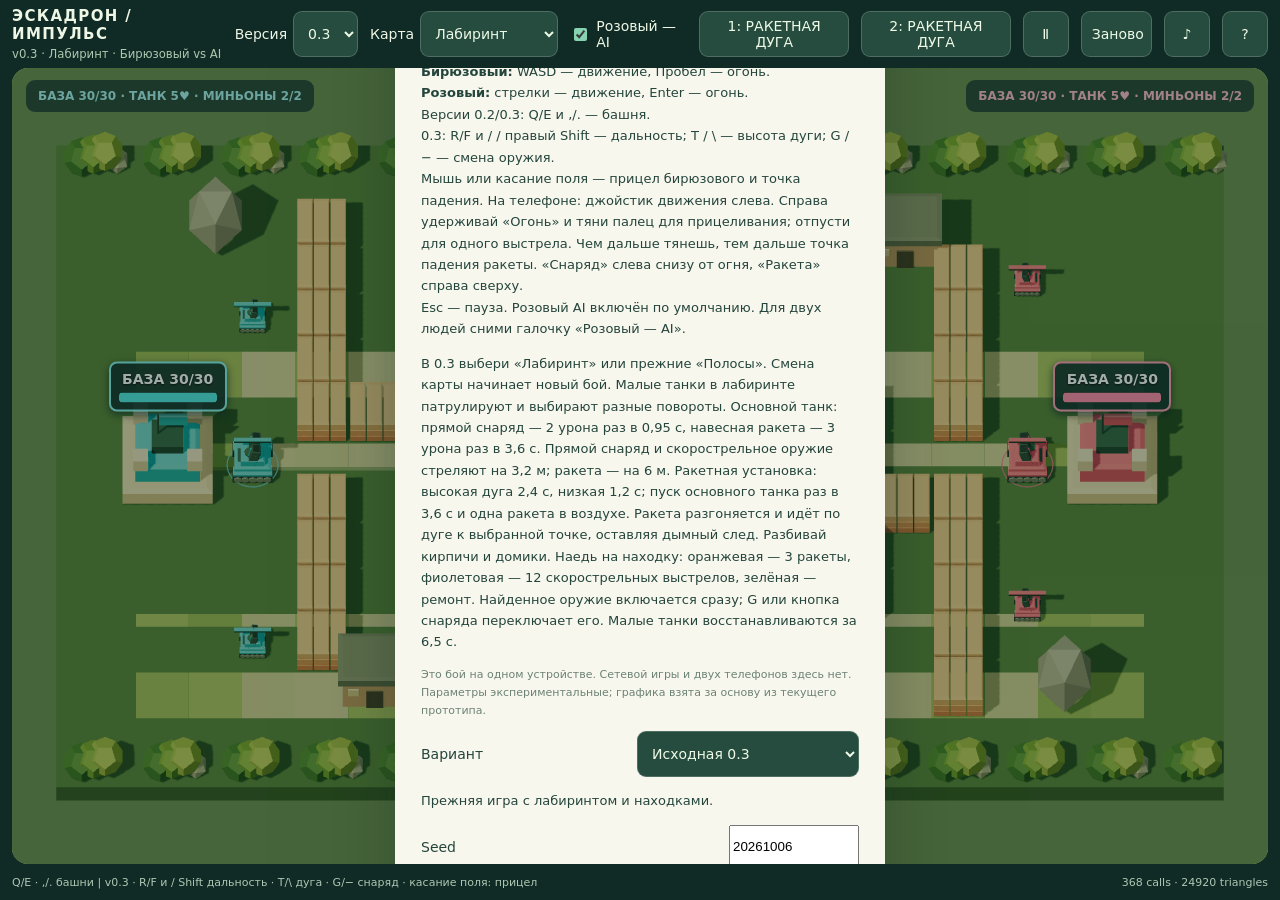
==== commit b8dbec27: "Add Forts and Crossroads maps to combined experiment" ====
--- a/hybrid.html
+++ b/hybrid.html
@@ -1,7 +1,7 @@
-<!doctype html><html lang="ru"><head><meta charset="utf-8"><meta name="viewport" content="width=device-width,initial-scale=1,viewport-fit=cover"><title>Танчики · Эскадрон × Баллистика × Импульс</title><link rel="icon" href="data:,"><link rel="stylesheet" href="hybrid.css?v=20261007-t035-1"></head>
+<!doctype html><html lang="ru"><head><meta charset="utf-8"><meta name="viewport" content="width=device-width,initial-scale=1,viewport-fit=cover"><title>Танчики · Эскадрон × Баллистика × Импульс</title><link rel="icon" href="data:,"><link rel="stylesheet" href="hybrid.css?v=20261008-t039-1"></head>
 <body><main>
-<header><div><strong>ЭСКАДРОН / ИМПУЛЬС</strong><small id="rules">Локальный эксперимент · v0.1</small></div><label>Версия <select id="version"><option>0.1</option></select></label><label>Карта <select id="map"><option value="maze">Лабиринт</option><option value="lanes">Полосы</option><option value="study-lanes-v1" disabled>Два пути — эксперимент</option></select></label><label class="bot-label"><input id="bot" type="checkbox"> Розовый — AI</label><button id="ammo0" class="ammo-key" aria-label="Снаряд бирюзового">1: НАВЕСНОЙ</button><button id="ammo1" class="ammo-key" aria-label="Снаряд розового">2: НАВЕСНОЙ</button><button id="pause" aria-label="Пауза">Ⅱ</button><button id="reset">Заново</button><button id="sound" aria-pressed="false" aria-label="Включить звук">♪</button><button id="help" aria-label="Показать управление">?</button></header>
-<section id="viewport" tabindex="0" aria-label="Арена двух игроков"><div class="scoreboard"><span id="blueScore"></span><span id="status"></span><span id="pinkScore"></span></div><div id="baseHealth0" class="base-health blue" role="meter" aria-label="Жизнь бирюзовой базы" aria-valuemin="0" aria-valuemax="30" aria-valuenow="30"><span id="baseLabel0">БАЗА 30/30</span><div class="health-track"><i id="baseFill0"></i></div></div><div id="baseHealth1" class="base-health pink" role="meter" aria-label="Жизнь розовой базы" aria-valuemin="0" aria-valuemax="30" aria-valuenow="30"><span id="baseLabel1">БАЗА 30/30</span><div class="health-track"><i id="baseFill1"></i></div></div><div id="overlay"><div class="card"><div class="eyebrow">ОДИН ТАНК · ДВА ПОМОЩНИКА · ОДНА БАЗА</div><h1 id="title">Прикрой свою базу.</h1><p id="message">Миньоны идут двумя маршрутами. Если их пропустить, они уничтожат базу. Твой танк возвращается после гибели; бой заканчивается только разрушением базы.</p><div id="instructions"><p><b>Бирюзовый:</b> WASD — движение, Пробел — огонь.<br><b>Розовый:</b> стрелки — движение, Enter — огонь.<br>Версии 0.2/0.3: Q/E и ,/. — башня.<br>0.3: R/F и / / правый Shift — дальность; T / \ — высота дуги; G / − — смена оружия.<br>Мышь или касание поля — прицел бирюзового и точка падения. На телефоне: джойстик движения слева. Справа удерживай «Огонь» и тяни палец для прицеливания; отпусти для одного выстрела. Чем дальше тянешь, тем дальше точка падения ракеты. «Снаряд» слева снизу от огня, «Ракета» справа сверху.<br>Esc — пауза. Розовый AI включён по умолчанию. Для двух людей сними галочку «Розовый — AI».</p><p>В 0.3 выбери «Лабиринт» или прежние «Полосы». Смена карты начинает новый бой. Малые танки в лабиринте патрулируют и выбирают разные повороты. Основной танк: прямой снаряд — 2 урона раз в 0,95 с, навесная ракета — 3 урона раз в 3,6 с. Прямой снаряд и скорострельное оружие стреляют на 3,2 м; ракета — на 6 м. Ракетная установка: высокая дуга 2,4 с, низкая 1,2 с; пуск основного танка раз в 3,6 с и одна ракета в воздухе. Ракета разгоняется и идёт по дуге к выбранной точке, оставляя дымный след. Разбивай кирпичи и домики. Наедь на находку: оранжевая — 3 ракеты, фиолетовая — 12 скорострельных выстрелов, зелёная — ремонт. Найденное оружие включается сразу; G или кнопка снаряда переключает его. Малые танки восстанавливаются за 6,5 с.</p><p class="note">Это бой на одном устройстве. Сетевой игры и двух телефонов здесь нет. Параметры экспериментальные; графика взята за основу из текущего прототипа.</p></div><div id="experimentSetup"><label>Вариант <select id="experiment"><option value="legacy">Исходная 0.3</option><option value="control">L0 — Общая основа</option><option value="orders">B — Приказ миньонам</option><option value="armor">A — Фронтальная броня</option></select></label><p id="experimentInfo"></p><p id="setupError" role="alert"></p><button id="use03" hidden>Перейти на 0.3</button><label>Seed <input id="seed" inputmode="numeric" value="20261006"></label></div><div id="results" hidden><p id="resultText"></p><button id="compare">Сравнить с L0</button><label>Удовольствие (1–7) <input id="fun" type="number" min="1" max="7"></label><label>Понятность (1–7) <input id="clarity" type="number" min="1" max="7"></label><label>Контроль (1–7) <input id="controlRating" type="number" min="1" max="7"></label><label>Что попробовать иначе <input id="feedbackNote" maxlength="500"></label></div><button id="exportRuns">Сохранить результаты</button><button id="clearRuns">Очистить журнал</button><p id="storageStatus"></p><textarea id="exportPreview" aria-label="Экспорт результатов JSON" readonly hidden></textarea><button id="play" class="primary">Начать бой</button></div></div>
-<div id="ordersPanel" hidden><button id="order0">Маршрут: поровну</button><span id="orderStatus1"></span><button id="order1">Маршрут: поровну</button></div><div id="studyStatus" hidden></div><div id="touch"><button id="moveStick" aria-label="Джойстик движения"><span class="stick-cross"></span><span id="moveKnob"></span><span class="stick-title">ДВИЖЕНИЕ</span></button><div class="fire-cluster"><button id="arc" aria-label="Сменить высоту дуги">ВЫСОКАЯ</button><button id="rocketSelect" aria-label="Выбрать ракеты" aria-pressed="true">РАКЕТА</button><button id="fireButton" data-action="fire" class="fire" aria-label="Прицелиться и выстрелить при отпускании"><span id="fireKnob"></span><span id="fireLabel">ОГОНЬ</span></button><button id="shell" aria-label="Выбрать снаряды" aria-pressed="false">СНАРЯД</button></div></div>
+<header><div><strong>ЭСКАДРОН / ИМПУЛЬС</strong><small id="rules">Локальный эксперимент · v0.1</small></div><label>Версия <select id="version"><option>0.1</option></select></label><label>Карта <select id="map"><option value="maze">Лабиринт</option><option value="lanes">Полосы</option><option value="study-lanes-v1">Два пути</option><option value="abc-forts-v1">Крепости</option><option value="abc-crossroads-v1">Перекрёсток</option></select></label><label class="bot-label"><input id="bot" type="checkbox"> Розовый — AI</label><button id="ammo0" class="ammo-key" aria-label="Снаряд бирюзового">1: НАВЕСНОЙ</button><button id="ammo1" class="ammo-key" aria-label="Снаряд розового">2: НАВЕСНОЙ</button><button id="pause" aria-label="Пауза">Ⅱ</button><button id="reset">Заново</button><button id="sound" aria-pressed="false" aria-label="Включить звук">♪</button><button id="help" aria-label="Показать управление">?</button></header>
+<section id="viewport" tabindex="0" aria-label="Арена двух игроков"><div class="scoreboard"><span id="blueScore"></span><span id="status"></span><span id="pinkScore"></span></div><div id="baseHealth0" class="base-health blue" role="meter" aria-label="Жизнь бирюзовой базы" aria-valuemin="0" aria-valuemax="30" aria-valuenow="30"><span id="baseLabel0">БАЗА 30/30</span><div class="health-track"><i id="baseFill0"></i></div></div><div id="baseHealth1" class="base-health pink" role="meter" aria-label="Жизнь розовой базы" aria-valuemin="0" aria-valuemax="30" aria-valuenow="30"><span id="baseLabel1">БАЗА 30/30</span><div class="health-track"><i id="baseFill1"></i></div></div><div id="overlay"><div class="card"><div class="eyebrow">ОДИН ТАНК · ДВА ПОМОЩНИКА · ОДНА БАЗА</div><h1 id="title">Прикрой свою базу.</h1><p id="message">Миньоны идут двумя маршрутами. Если их пропустить, они уничтожат базу. Твой танк возвращается после гибели; бой заканчивается только разрушением базы.</p><div id="instructions"><p><b>Бирюзовый:</b> WASD — движение, Пробел — огонь.<br><b>Розовый:</b> стрелки — движение, Enter — огонь.<br>Версии 0.2/0.3: Q/E и ,/. — башня.<br>0.3: R/F и / / правый Shift — дальность; T / \ — высота дуги; G / − — смена оружия.<br>Мышь или касание поля — прицел бирюзового и точка падения. На телефоне: джойстик движения слева. Справа удерживай «Огонь» и тяни палец для прицеливания; отпусти для одного выстрела. Чем дальше тянешь, тем дальше точка падения ракеты. «Снаряд» слева снизу от огня, «Ракета» справа сверху.<br>Esc — пауза. Розовый AI включён по умолчанию. Для двух людей сними галочку «Розовый — AI».</p><p>В 0.3 выбери «Лабиринт» или прежние «Полосы». Смена карты начинает новый бой. Малые танки в лабиринте патрулируют и выбирают разные повороты. Основной танк: прямой снаряд — 2 урона раз в 0,95 с, навесная ракета — 3 урона раз в 3,6 с. Прямой снаряд и скорострельное оружие стреляют на 3,2 м; ракета — на 6 м. Ракетная установка: высокая дуга 2,4 с, низкая 1,2 с; пуск основного танка раз в 3,6 с и одна ракета в воздухе. Ракета разгоняется и идёт по дуге к выбранной точке, оставляя дымный след. Разбивай кирпичи и домики. Наедь на находку: оранжевая — 3 ракеты, фиолетовая — 12 скорострельных выстрелов, зелёная — ремонт. Найденное оружие включается сразу; G или кнопка снаряда переключает его. Малые танки восстанавливаются за 6,5 с.</p><p class="note">Это бой на одном устройстве. Сетевой игры и двух телефонов здесь нет. Параметры экспериментальные; графика взята за основу из текущего прототипа.</p></div><div id="experimentSetup"><label>Вариант <select id="experiment"><option value="combined">ABC — Все механики</option><option value="legacy">Исходная 0.3</option><option value="control">L0 — Общая основа</option><option value="orders">B — Приказ миньонам</option><option value="supply">C — Ресурсы на поле</option><option value="armor">A — Фронтальная броня</option></select></label><p id="experimentInfo"></p><p id="setupError" role="alert"></p><button id="use03" hidden>Перейти на 0.3</button><label>Seed <input id="seed" inputmode="numeric" value="20261006"></label></div><div id="results" hidden><p id="resultText"></p><button id="compare">Сравнить с L0</button><label>Удовольствие (1–7) <input id="fun" type="number" min="1" max="7"></label><label>Понятность (1–7) <input id="clarity" type="number" min="1" max="7"></label><label>Контроль (1–7) <input id="controlRating" type="number" min="1" max="7"></label><label>Что попробовать иначе <input id="feedbackNote" maxlength="500"></label></div><button id="exportRuns">Сохранить результаты</button><button id="clearRuns">Очистить журнал</button><p id="storageStatus"></p><textarea id="exportPreview" aria-label="Экспорт результатов JSON" readonly hidden></textarea><button id="play" class="primary">Начать бой</button></div></div>
+<div id="supplyPoint0" class="supply-point" hidden></div><div id="supplyPoint1" class="supply-point" hidden></div><div id="supplyStatus" hidden aria-live="off"></div><div id="ordersPanel" hidden><button id="order0">Маршрут: поровну</button><span id="orderStatus1"></span><button id="order1">Маршрут: поровну</button></div><div id="studyStatus" hidden></div><div id="touch"><button id="moveStick" aria-label="Джойстик движения"><span class="stick-cross"></span><span id="moveKnob"></span><span class="stick-title">ДВИЖЕНИЕ</span></button><div class="fire-cluster"><button id="arc" aria-label="Сменить высоту дуги">ВЫСОКАЯ</button><button id="rocketSelect" aria-label="Выбрать ракеты" aria-pressed="true">РАКЕТА</button><button id="fireButton" data-action="fire" class="fire" aria-label="Прицелиться и выстрелить при отпускании"><span id="fireKnob"></span><span id="fireLabel">ОГОНЬ</span></button><button id="shell" aria-label="Выбрать снаряды" aria-pressed="false">СНАРЯД</button></div></div>
 </section><footer><span id="hint"></span><span id="stats"></span></footer>
-</main><section id="rotate"><div class="card"><h1>Поверни телефон.</h1><p>Играй горизонтально. После поворота нажми «Продолжить».</p></div></section><script type="module" src="hybrid.js?v=20261007-t035-1"></script></body></html>
+</main><section id="rotate"><div class="card"><h1>Поверни телефон.</h1><p>Играй горизонтально. После поворота нажми «Продолжить».</p></div></section><script type="module" src="hybrid.js?v=20261008-t039-1"></script></body></html>
--- a/hybrid.css
+++ b/hybrid.css
@@ -14,4 +14,9 @@
 
 #exportPreview{width:100%;height:140px;user-select:text;-webkit-user-select:text}
 
-body[data-experiment="armor"] .scoreboard>span{white-space:pre-line}body[data-experiment="armor"] #blueScore,body[data-experiment="armor"] #pinkScore{line-height:1.5}
+body:is([data-experiment="armor"],[data-experiment="combined"]) .scoreboard>span{white-space:pre-line}body:is([data-experiment="armor"],[data-experiment="combined"]) #blueScore,body:is([data-experiment="armor"],[data-experiment="combined"]) #pinkScore{line-height:1.5}
+
+#supplyStatus{position:absolute;left:50%;bottom:32px;transform:translateX(-50%);max-width:70%;padding:5px 9px;border-radius:6px;background:#142e26d9;color:#fff;font-size:12px;pointer-events:none;text-align:center}#supplyStatus[hidden]{display:none}
+
+.supply-point{position:absolute;transform:translate(-50%,-100%);background:#193e32c9;color:#fff;border:1px dashed #b6d2b3;border-radius:6px;padding:4px;font-size:11px;pointer-events:none;white-space:nowrap}.supply-point[data-active=true]{border-style:solid;background:#376239ee}.supply-point[hidden]{display:none}
+body[data-experiment="combined"] #ordersPanel{top:70px}@media(max-width:900px){body[data-experiment="combined"] #ordersPanel{top:54px}}
